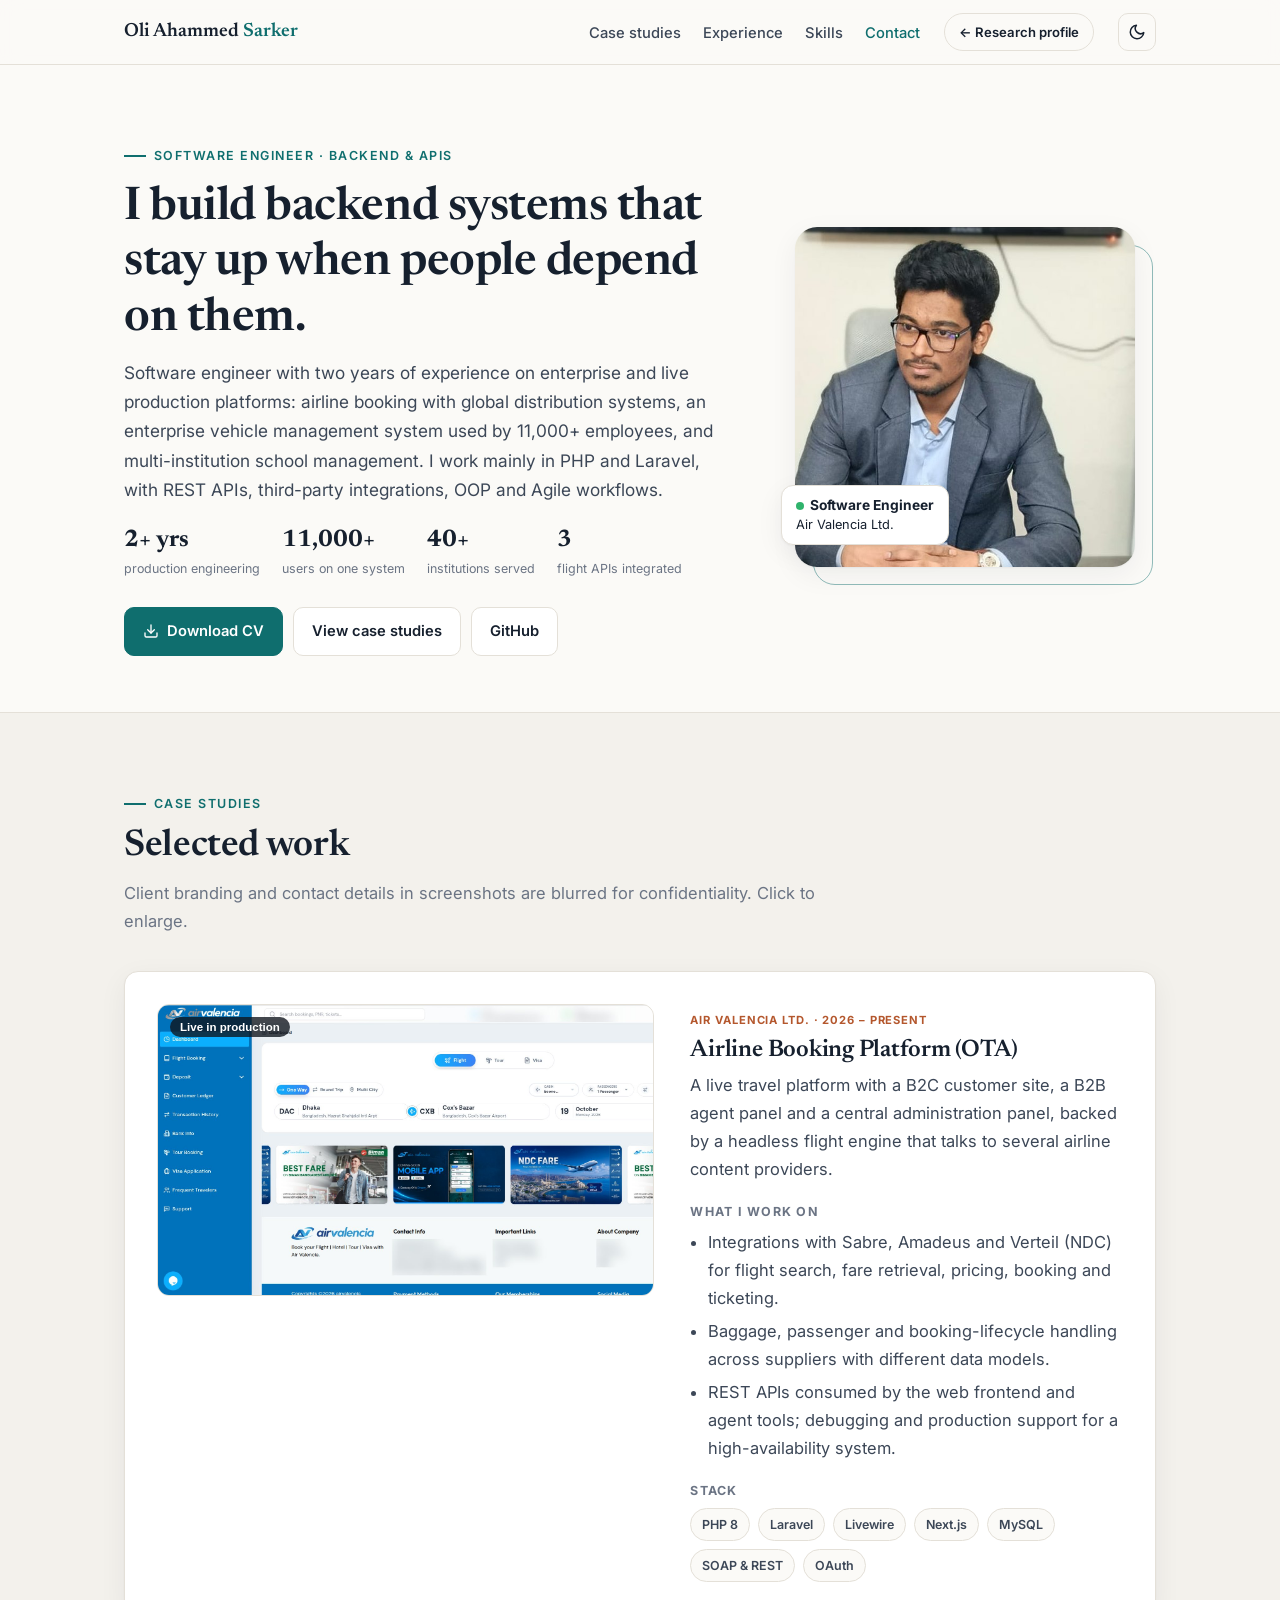
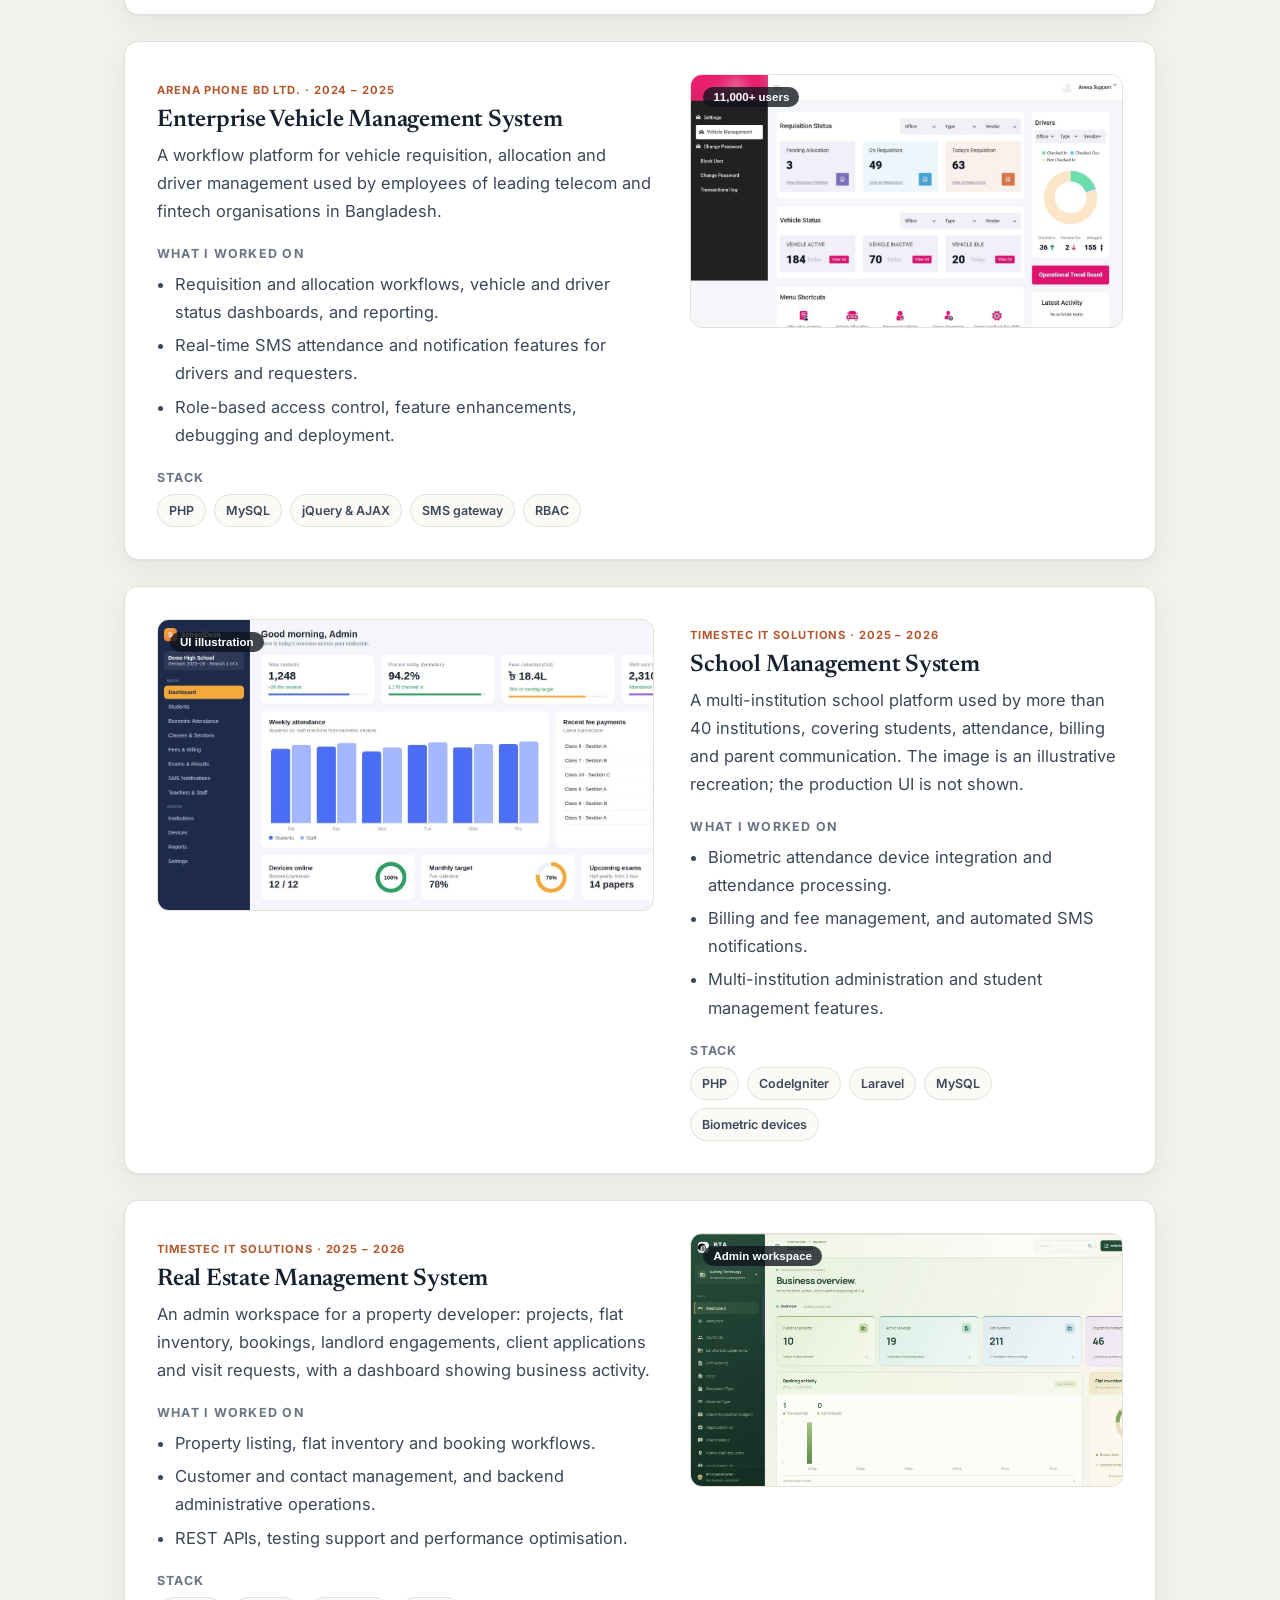
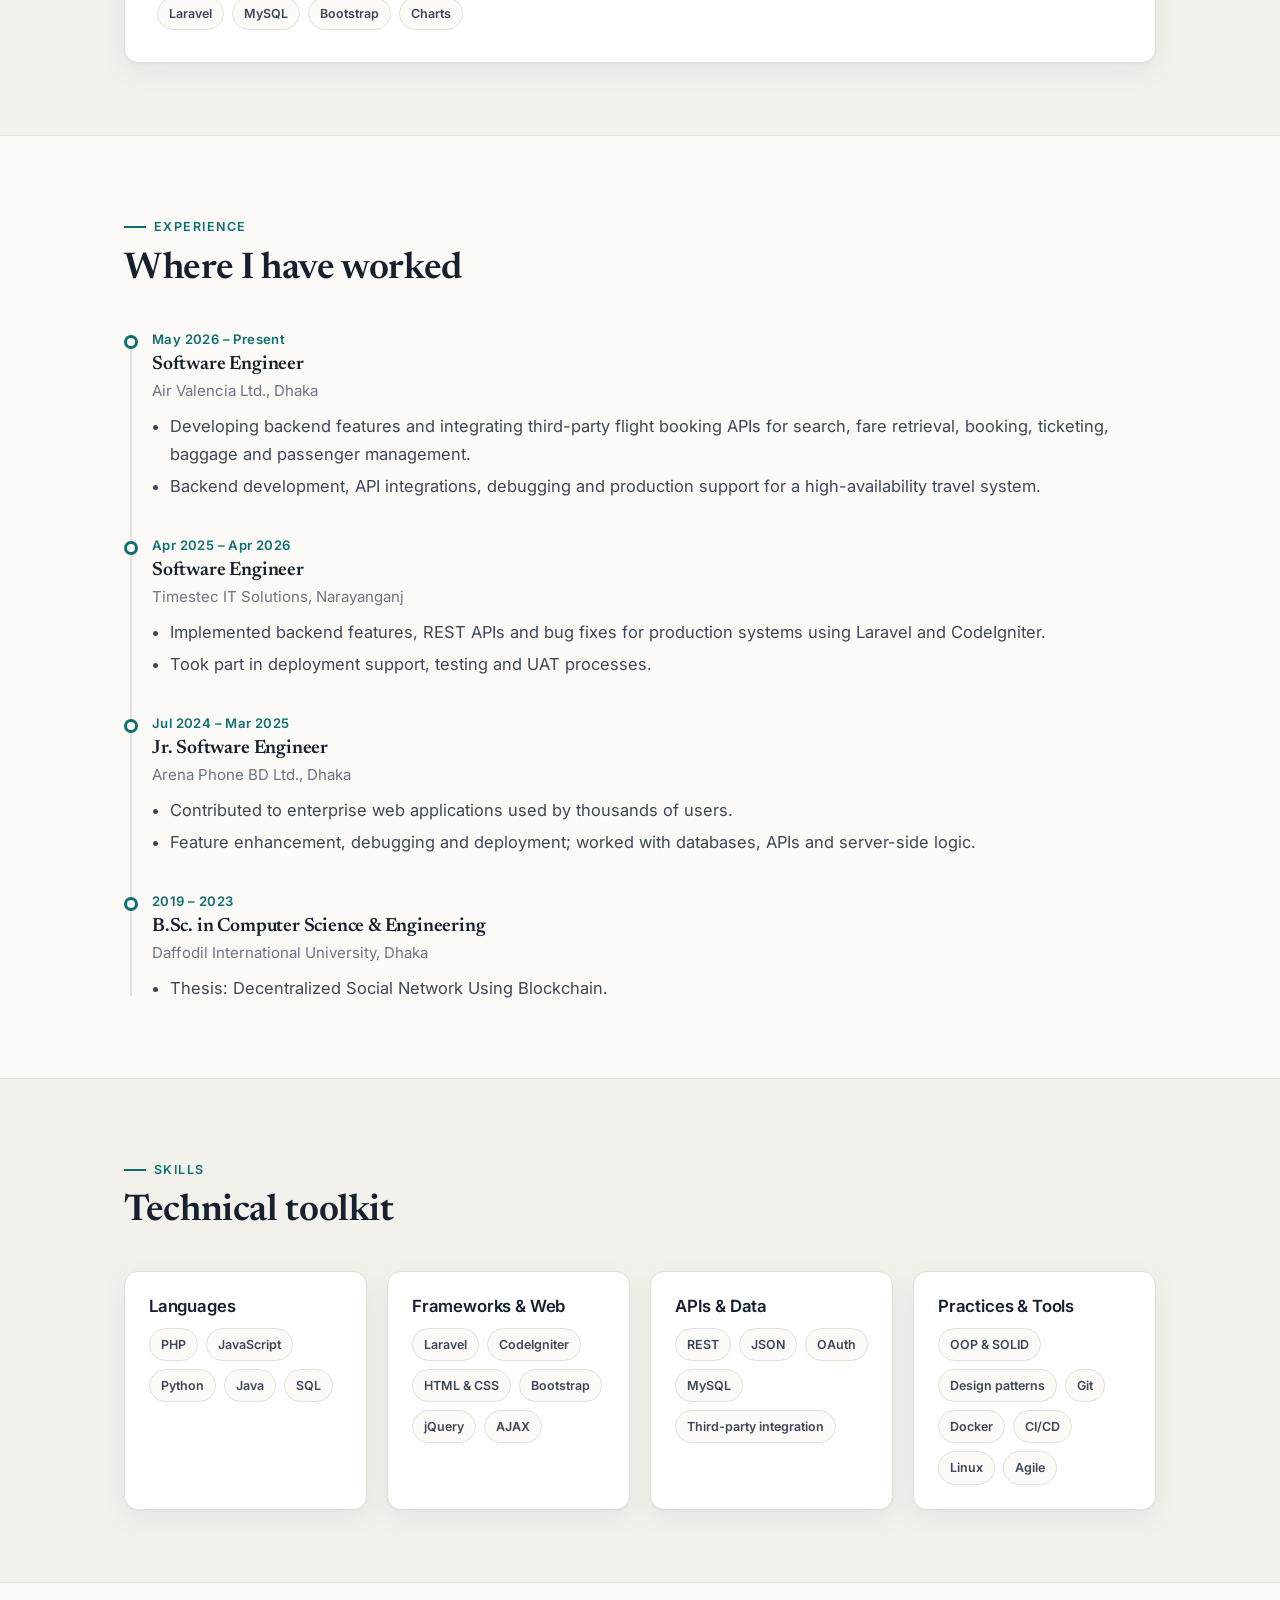
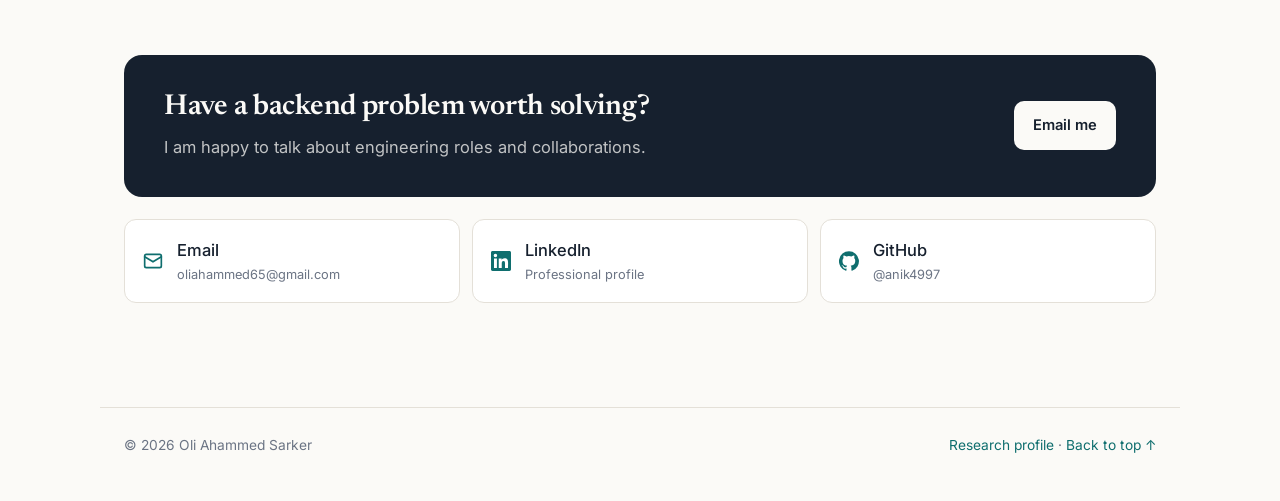
==== engineering/index.html @ b35e5311 "Redesign portfolio as academic + engineering site - Academic homepage: research interests, publicati" ====
<!doctype html>
<html lang="en">
<head>
  <meta charset="utf-8">
  <meta name="viewport" content="width=device-width, initial-scale=1">
  <title>Oli Ahammed Sarker &middot; Engineering</title>
  <meta name="description" content="Engineering portfolio of Oli Ahammed Sarker: backend and API engineer with production experience in airline booking, enterprise vehicle management, school and real estate management systems.">
  <meta name="author" content="Oli Ahammed Sarker">
  <meta property="og:title" content="Oli Ahammed Sarker | Software Engineer">
  <meta property="og:description" content="Backend & API engineering for live, high-availability systems: PHP, Laravel, REST, third-party integrations.">
  <meta property="og:type" content="profile">
  <meta property="og:image" content="https://anik4997.github.io/portfolio/assets/img/ota.jpg">
  <link rel="icon" href="data:image/svg+xml,<svg xmlns='http://www.w3.org/2000/svg' viewBox='0 0 64 64'><rect width='64' height='64' rx='14' fill='%230f6e6e'/><text x='32' y='43' font-family='Georgia,serif' font-size='30' font-weight='700' fill='white' text-anchor='middle'>OS</text></svg>">
  <link rel="preconnect" href="https://fonts.googleapis.com">
  <link rel="preconnect" href="https://fonts.gstatic.com" crossorigin>
  <link href="https://fonts.googleapis.com/css2?family=Inter:wght@400;500;600;700&family=Newsreader:ital,opsz,wght@0,6..72,500;0,6..72,600;1,6..72,400;1,6..72,500&display=swap" rel="stylesheet">
  <link rel="stylesheet" href="../assets/css/style.css">
  <script>try{var t=localStorage.getItem('theme');if(t==='light'||t==='dark')document.documentElement.setAttribute('data-theme',t);}catch(e){}</script>
</head>
<body>
<a class="skip" href="#main">Skip to content</a>

<header class="nav">
  <div class="wrap">
    <a class="brand" href="#top">Oli Ahammed <span>Sarker</span></a>
    <ul class="nav-links">
      <li><a href="#work">Case studies</a></li>
      <li><a href="#experience">Experience</a></li>
      <li><a href="#skills">Skills</a></li>
      <li><a href="#contact">Contact</a></li>
    </ul>
    <a class="nav-switch" href="../">&larr; Research profile</a>
    <button class="icon-btn" id="theme-toggle" aria-label="Toggle dark mode">
      <svg width="18" height="18" viewBox="0 0 24 24" fill="none" stroke="currentColor" stroke-width="2" stroke-linecap="round" stroke-linejoin="round"><path d="M21 12.8A9 9 0 1 1 11.2 3a7 7 0 0 0 9.8 9.8z"/></svg>
    </button>
    <button class="icon-btn menu-btn" id="menu-btn" aria-label="Open menu" aria-expanded="false">
      <svg width="18" height="18" viewBox="0 0 24 24" fill="none" stroke="currentColor" stroke-width="2" stroke-linecap="round"><path d="M4 7h16M4 12h16M4 17h16"/></svg>
    </button>
  </div>
</header>

<main id="main">

<section class="hero" id="top">
  <div class="wrap">
    <div>
      <span class="eyebrow">Software Engineer &middot; Backend &amp; APIs</span>
      <h1 class="statement">I build backend systems that stay up when people depend on them.</h1>
      <p class="lede">
        Software engineer with two years of experience on enterprise and live production platforms:
        airline booking with global distribution systems, an enterprise vehicle management system used by
        11,000+ employees, and multi-institution school management. I work mainly in PHP and Laravel, with
        REST APIs, third-party integrations, OOP and Agile workflows.
      </p>
      <div class="stat-row" style="margin-top:22px">
        <div class="stat"><b>2+ yrs</b><span>production engineering</span></div>
        <div class="stat"><b>11,000+</b><span>users on one system</span></div>
        <div class="stat"><b>40+</b><span>institutions served</span></div>
        <div class="stat"><b>3</b><span>flight APIs integrated</span></div>
      </div>
      <div class="btn-row">
        <a class="btn primary" href="../cv/Oli_Ahammed_Sarker_CV_Industry.pdf" target="_blank" rel="noopener">
          <svg viewBox="0 0 24 24" fill="none" stroke="currentColor" stroke-width="2" stroke-linecap="round" stroke-linejoin="round"><path d="M21 15v4a2 2 0 0 1-2 2H5a2 2 0 0 1-2-2v-4"/><path d="M7 10l5 5 5-5"/><path d="M12 15V3"/></svg>
          Download CV
        </a>
        <a class="btn" href="#work">View case studies</a>
        <a class="btn" href="https://github.com/anik4997" target="_blank" rel="noopener">GitHub</a>
      </div>
    </div>
    <div class="portrait">
      <img src="../assets/img/profile.jpg" alt="Portrait of Oli Ahammed Sarker" width="640" height="640">
      <div class="status"><b><i></i>Software Engineer</b>Air Valencia Ltd.</div>
    </div>
  </div>
</section>

<!-- ================= CASE STUDIES ================= -->
<section class="alt" id="work">
  <div class="wrap">
    <div class="sec-head reveal">
      <span class="eyebrow">Case studies</span>
      <h2>Selected work</h2>
      <p>Client branding and contact details in screenshots are blurred for confidentiality. Click to enlarge.</p>
    </div>

    <article class="card case reveal">
      <div class="case-media">
        <button class="shot" data-zoom><img src="../assets/img/ota.jpg" alt="Airline booking platform: agent dashboard with flight search" loading="lazy"><span class="badge">Live in production</span></button>
      </div>
      <div>
        <span class="pub-tag">Air Valencia Ltd. &middot; 2026 &ndash; present</span>
        <h3>Airline Booking Platform (OTA)</h3>
        <p>A live travel platform with a B2C customer site, a B2B agent panel and a central administration panel,
          backed by a headless flight engine that talks to several airline content providers.</p>
        <h4>What I work on</h4>
        <ul>
          <li>Integrations with Sabre, Amadeus and Verteil (NDC) for flight search, fare retrieval, pricing, booking and ticketing.</li>
          <li>Baggage, passenger and booking-lifecycle handling across suppliers with different data models.</li>
          <li>REST APIs consumed by the web frontend and agent tools; debugging and production support for a high-availability system.</li>
        </ul>
        <h4>Stack</h4>
        <div class="chips"><span class="chip">PHP 8</span><span class="chip">Laravel</span><span class="chip">Livewire</span><span class="chip">Next.js</span><span class="chip">MySQL</span><span class="chip">SOAP &amp; REST</span><span class="chip">OAuth</span></div>
      </div>
    </article>

    <article class="card case flip reveal">
      <div class="case-media">
        <button class="shot" data-zoom><img src="../assets/img/vms.jpg" alt="Vehicle management system: requisition, vehicle and driver dashboard" loading="lazy"><span class="badge">11,000+ users</span></button>
      </div>
      <div>
        <span class="pub-tag">Arena Phone BD Ltd. &middot; 2024 &ndash; 2025</span>
        <h3>Enterprise Vehicle Management System</h3>
        <p>A workflow platform for vehicle requisition, allocation and driver management used by employees of
          leading telecom and fintech organisations in Bangladesh.</p>
        <h4>What I worked on</h4>
        <ul>
          <li>Requisition and allocation workflows, vehicle and driver status dashboards, and reporting.</li>
          <li>Real-time SMS attendance and notification features for drivers and requesters.</li>
          <li>Role-based access control, feature enhancements, debugging and deployment.</li>
        </ul>
        <h4>Stack</h4>
        <div class="chips"><span class="chip">PHP</span><span class="chip">MySQL</span><span class="chip">jQuery &amp; AJAX</span><span class="chip">SMS gateway</span><span class="chip">RBAC</span></div>
      </div>
    </article>

    <article class="card case reveal">
      <div class="case-media">
        <button class="shot" data-zoom><img src="../assets/img/school.jpg" alt="School management system: illustrative dashboard" loading="lazy"><span class="badge">UI illustration</span></button>
      </div>
      <div>
        <span class="pub-tag">Timestec IT Solutions &middot; 2025 &ndash; 2026</span>
        <h3>School Management System</h3>
        <p>A multi-institution school platform used by more than 40 institutions, covering students, attendance,
          billing and parent communication. The image is an illustrative recreation; the production UI is not shown.</p>
        <h4>What I worked on</h4>
        <ul>
          <li>Biometric attendance device integration and attendance processing.</li>
          <li>Billing and fee management, and automated SMS notifications.</li>
          <li>Multi-institution administration and student management features.</li>
        </ul>
        <h4>Stack</h4>
        <div class="chips"><span class="chip">PHP</span><span class="chip">CodeIgniter</span><span class="chip">Laravel</span><span class="chip">MySQL</span><span class="chip">Biometric devices</span></div>
      </div>
    </article>

    <article class="card case flip reveal">
      <div class="case-media">
        <button class="shot" data-zoom><img src="../assets/img/real-estate.jpg" alt="Real estate management system: business overview dashboard" loading="lazy"><span class="badge">Admin workspace</span></button>
      </div>
      <div>
        <span class="pub-tag">Timestec IT Solutions &middot; 2025 &ndash; 2026</span>
        <h3>Real Estate Management System</h3>
        <p>An admin workspace for a property developer: projects, flat inventory, bookings, landlord
          engagements, client applications and visit requests, with a dashboard showing business activity.</p>
        <h4>What I worked on</h4>
        <ul>
          <li>Property listing, flat inventory and booking workflows.</li>
          <li>Customer and contact management, and backend administrative operations.</li>
          <li>REST APIs, testing support and performance optimisation.</li>
        </ul>
        <h4>Stack</h4>
        <div class="chips"><span class="chip">Laravel</span><span class="chip">MySQL</span><span class="chip">Bootstrap</span><span class="chip">Charts</span></div>
      </div>
    </article>
  </div>
</section>

<!-- ================= EXPERIENCE ================= -->
<section id="experience">
  <div class="wrap">
    <div class="sec-head reveal">
      <span class="eyebrow">Experience</span>
      <h2>Where I have worked</h2>
    </div>
    <div class="timeline">
      <div class="tl reveal">
        <div class="tl-when">May 2026 &ndash; Present</div>
        <h3>Software Engineer</h3>
        <div class="at">Air Valencia Ltd., Dhaka</div>
        <ul>
          <li>Developing backend features and integrating third-party flight booking APIs for search, fare retrieval, booking, ticketing, baggage and passenger management.</li>
          <li>Backend development, API integrations, debugging and production support for a high-availability travel system.</li>
        </ul>
      </div>
      <div class="tl reveal">
        <div class="tl-when">Apr 2025 &ndash; Apr 2026</div>
        <h3>Software Engineer</h3>
        <div class="at">Timestec IT Solutions, Narayanganj</div>
        <ul>
          <li>Implemented backend features, REST APIs and bug fixes for production systems using Laravel and CodeIgniter.</li>
          <li>Took part in deployment support, testing and UAT processes.</li>
        </ul>
      </div>
      <div class="tl reveal">
        <div class="tl-when">Jul 2024 &ndash; Mar 2025</div>
        <h3>Jr. Software Engineer</h3>
        <div class="at">Arena Phone BD Ltd., Dhaka</div>
        <ul>
          <li>Contributed to enterprise web applications used by thousands of users.</li>
          <li>Feature enhancement, debugging and deployment; worked with databases, APIs and server-side logic.</li>
        </ul>
      </div>
      <div class="tl reveal">
        <div class="tl-when">2019 &ndash; 2023</div>
        <h3>B.Sc. in Computer Science &amp; Engineering</h3>
        <div class="at">Daffodil International University, Dhaka</div>
        <ul>
          <li>Thesis: Decentralized Social Network Using Blockchain.</li>
        </ul>
      </div>
    </div>
  </div>
</section>

<!-- ================= SKILLS ================= -->
<section class="alt" id="skills">
  <div class="wrap">
    <div class="sec-head reveal">
      <span class="eyebrow">Skills</span>
      <h2>Technical toolkit</h2>
    </div>
    <div class="grid g4">
      <div class="card skill-group reveal">
        <h3>Languages</h3>
        <div class="chips"><span class="chip">PHP</span><span class="chip">JavaScript</span><span class="chip">Python</span><span class="chip">Java</span><span class="chip">SQL</span></div>
      </div>
      <div class="card skill-group reveal">
        <h3>Frameworks &amp; Web</h3>
        <div class="chips"><span class="chip">Laravel</span><span class="chip">CodeIgniter</span><span class="chip">HTML &amp; CSS</span><span class="chip">Bootstrap</span><span class="chip">jQuery</span><span class="chip">AJAX</span></div>
      </div>
      <div class="card skill-group reveal">
        <h3>APIs &amp; Data</h3>
        <div class="chips"><span class="chip">REST</span><span class="chip">JSON</span><span class="chip">OAuth</span><span class="chip">MySQL</span><span class="chip">Third-party integration</span></div>
      </div>
      <div class="card skill-group reveal">
        <h3>Practices &amp; Tools</h3>
        <div class="chips"><span class="chip">OOP &amp; SOLID</span><span class="chip">Design patterns</span><span class="chip">Git</span><span class="chip">Docker</span><span class="chip">CI/CD</span><span class="chip">Linux</span><span class="chip">Agile</span></div>
      </div>
    </div>
  </div>
</section>

<!-- ================= CONTACT ================= -->
<section id="contact">
  <div class="wrap">
    <div class="callout reveal">
      <div>
        <h2>Have a backend problem worth solving?</h2>
        <p>I am happy to talk about engineering roles and collaborations.</p>
      </div>
      <a class="btn" href="mailto:oliahammed65@gmail.com">Email me</a>
    </div>
    <ul class="contact-list grid g3" style="margin-top:22px">
      <li><a href="mailto:oliahammed65@gmail.com"><svg viewBox="0 0 24 24" fill="none" stroke="currentColor" stroke-width="2" stroke-linecap="round" stroke-linejoin="round"><rect x="2" y="4" width="20" height="16" rx="2"/><path d="m22 7-10 6L2 7"/></svg><span>Email<small>oliahammed65@gmail.com</small></span></a></li>
      <li><a href="https://www.linkedin.com/in/oli-ahammed-sarker-510847172/" target="_blank" rel="noopener"><svg viewBox="0 0 24 24" fill="currentColor"><path d="M20.4 20.5h-3.6v-5.6c0-1.3 0-3-1.8-3s-2.1 1.4-2.1 2.9v5.7H9.3V9h3.4v1.6h.1c.5-.9 1.6-1.8 3.4-1.8 3.6 0 4.3 2.4 4.3 5.5zM5.3 7.4a2.1 2.1 0 1 1 0-4.2 2.1 2.1 0 0 1 0 4.2zM7.1 20.5H3.6V9h3.5zM22.2 0H1.8C.8 0 0 .8 0 1.7v20.6c0 .9.8 1.7 1.8 1.7h20.4c1 0 1.8-.8 1.8-1.7V1.7C24 .8 23.2 0 22.2 0z"/></svg><span>LinkedIn<small>Professional profile</small></span></a></li>
      <li><a href="https://github.com/anik4997" target="_blank" rel="noopener"><svg viewBox="0 0 24 24" fill="currentColor"><path d="M12 .3a12 12 0 0 0-3.8 23.4c.6.1.8-.3.8-.6v-2c-3.3.7-4-1.6-4-1.6-.6-1.4-1.4-1.8-1.4-1.8-1-.7.1-.7.1-.7 1.2.1 1.8 1.2 1.8 1.2 1 1.8 2.8 1.3 3.5 1 0-.8.4-1.3.7-1.6-2.7-.3-5.5-1.3-5.5-6 0-1.2.5-2.3 1.3-3.1-.2-.4-.6-1.6 0-3.2 0 0 1-.3 3.4 1.2a11.5 11.5 0 0 1 6 0c2.3-1.5 3.3-1.2 3.3-1.2.6 1.6.2 2.8 0 3.2.9.8 1.3 1.9 1.3 3.2 0 4.6-2.8 5.6-5.5 5.9.5.4.9 1.1.9 2.2v3.3c0 .3.1.7.8.6A12 12 0 0 0 12 .3"/></svg><span>GitHub<small>@anik4997</small></span></a></li>
    </ul>
  </div>
</section>

</main>

<footer>
  <div class="wrap">
    <span>&copy; <span id="year">2026</span> Oli Ahammed Sarker</span>
    <span><a href="../">Research profile</a> &middot; <a href="#top">Back to top &uarr;</a></span>
  </div>
</footer>

<figure class="lightbox" id="lightbox" aria-hidden="true"><img src="" alt=""><figcaption></figcaption></figure>
<script src="../assets/js/main.js"></script>
</body>
</html>
---- assets/css/style.css ----
/* ==========================================================
   Oli Ahammed Sarker — academic & engineering portfolio
   ========================================================== */

:root {
  --bg: #fbfaf7;
  --bg-alt: #f3f1ec;
  --surface: #ffffff;
  --ink: #16202e;
  --ink-soft: #3c4757;
  --muted: #6b7484;
  --line: #e4e0d8;
  --accent: #0f6e6e;
  --accent-soft: #e2f0ee;
  --accent-ink: #0b5252;
  --warm: #b4572d;
  --shadow: 0 1px 2px rgba(22, 32, 46, .04), 0 8px 28px rgba(22, 32, 46, .06);
  --radius: 14px;
  --serif: "Newsreader", Georgia, "Times New Roman", serif;
  --sans: "Inter", system-ui, -apple-system, "Segoe UI", Roboto, sans-serif;
  --max: 1080px;
  color-scheme: light;
}

@media (prefers-color-scheme: dark) {
  :root:not([data-theme="light"]) {
    --bg: #0f141b;
    --bg-alt: #141b24;
    --surface: #17202b;
    --ink: #e9edf2;
    --ink-soft: #c2cad4;
    --muted: #8d97a5;
    --line: #26313e;
    --accent: #4fc1b6;
    --accent-soft: #15302f;
    --accent-ink: #7fd8cf;
    --warm: #e3895c;
    --shadow: 0 1px 2px rgba(0, 0, 0, .3), 0 10px 30px rgba(0, 0, 0, .25);
    color-scheme: dark;
  }
}

:root[data-theme="dark"] {
  --bg: #0f141b;
  --bg-alt: #141b24;
  --surface: #17202b;
  --ink: #e9edf2;
  --ink-soft: #c2cad4;
  --muted: #8d97a5;
  --line: #26313e;
  --accent: #4fc1b6;
  --accent-soft: #15302f;
  --accent-ink: #7fd8cf;
  --warm: #e3895c;
  --shadow: 0 1px 2px rgba(0, 0, 0, .3), 0 10px 30px rgba(0, 0, 0, .25);
  color-scheme: dark;
}

*, *::before, *::after { box-sizing: border-box; }
html { scroll-behavior: smooth; scroll-padding-top: 76px; }
body {
  margin: 0;
  background: var(--bg);
  color: var(--ink);
  font: 400 16.5px/1.7 var(--sans);
  -webkit-font-smoothing: antialiased;
  overflow-x: hidden;
}
img { max-width: 100%; display: block; }
a { color: var(--accent); text-decoration: none; }
a:hover { text-decoration: underline; text-underline-offset: 3px; }
h1, h2, h3 { font-family: var(--serif); font-weight: 600; line-height: 1.2; margin: 0; letter-spacing: -.01em; }
p { margin: 0 0 1em; }
.wrap { max-width: var(--max); margin: 0 auto; padding: 0 24px; }
.skip { position: absolute; left: -999px; }
.skip:focus { left: 16px; top: 12px; background: var(--surface); padding: 8px 12px; z-index: 99; }

/* ---------- nav ---------- */
.nav {
  position: sticky; top: 0; z-index: 50;
  background: color-mix(in srgb, var(--bg) 86%, transparent);
  backdrop-filter: saturate(160%) blur(10px);
  border-bottom: 1px solid var(--line);
}
.nav .wrap { display: flex; align-items: center; gap: 24px; height: 64px; }
.brand { font-family: var(--serif); font-size: 1.2rem; font-weight: 600; color: var(--ink); white-space: nowrap; }
.brand:hover { text-decoration: none; }
.brand span { color: var(--accent); }
.nav-links { display: flex; gap: 22px; margin-left: auto; list-style: none; padding: 0; margin-top: 0; margin-bottom: 0; }
.nav-links a { color: var(--ink-soft); font-size: .92rem; font-weight: 500; }
.nav-links a:hover, .nav-links a.active { color: var(--accent); text-decoration: none; }
.nav-switch {
  font-size: .82rem; font-weight: 600; padding: 7px 14px; border-radius: 999px;
  border: 1px solid var(--line); color: var(--ink); white-space: nowrap;
}
.nav-switch:hover { border-color: var(--accent); color: var(--accent); text-decoration: none; }
.icon-btn {
  width: 38px; height: 38px; border-radius: 10px; border: 1px solid var(--line);
  background: transparent; color: var(--ink); cursor: pointer; display: grid; place-items: center;
}
.icon-btn:hover { border-color: var(--accent); color: var(--accent); }
.menu-btn { display: none; }

/* ---------- hero ---------- */
.hero { padding: 72px 0 56px; }
.hero .wrap { display: grid; grid-template-columns: 1.55fr 1fr; gap: 56px; align-items: center; }
.eyebrow {
  display: inline-flex; align-items: center; gap: 8px;
  font-size: .78rem; font-weight: 600; letter-spacing: .12em; text-transform: uppercase; color: var(--accent);
}
.eyebrow::before { content: ""; width: 22px; height: 2px; background: currentColor; }
.hero h1 { font-size: clamp(2.4rem, 5.2vw, 3.6rem); margin: 14px 0 10px; }
.hero .role { font-family: var(--serif); font-style: italic; font-size: 1.35rem; color: var(--ink-soft); margin-bottom: 18px; }
.hero h1.statement { font-size: clamp(2rem, 4.2vw, 2.9rem); }
.hero .lede { font-size: 1.08rem; color: var(--ink-soft); max-width: 60ch; }
.btn-row { display: flex; flex-wrap: wrap; gap: 10px; margin-top: 26px; }
.btn {
  display: inline-flex; align-items: center; gap: 8px; padding: 11px 18px; border-radius: 10px;
  font-weight: 600; font-size: .92rem; border: 1px solid var(--line); color: var(--ink); background: var(--surface);
  transition: transform .15s ease, border-color .15s ease;
}
.btn:hover { text-decoration: none; border-color: var(--accent); transform: translateY(-1px); }
.btn.primary { background: var(--accent); border-color: var(--accent); color: #fff; }
:root[data-theme="dark"] .btn.primary { color: #0f141b; }
@media (prefers-color-scheme: dark) { :root:not([data-theme="light"]) .btn.primary { color: #0f141b; } }
.btn svg { width: 16px; height: 16px; }
.social { display: flex; gap: 16px; margin-top: 22px; flex-wrap: wrap; }
.social a { color: var(--muted); font-size: .9rem; font-weight: 500; display: inline-flex; align-items: center; gap: 6px; }
.social a:hover { color: var(--accent); }
.social svg { width: 17px; height: 17px; }

.portrait { position: relative; justify-self: center; width: min(340px, 100%); }
.portrait img { width: 100%; height: auto; border-radius: 22px; aspect-ratio: 1; object-fit: cover; box-shadow: var(--shadow); }
.portrait::before {
  content: ""; position: absolute; inset: 18px -18px -18px 18px; border-radius: 22px;
  border: 1.5px solid var(--accent); opacity: .45; z-index: -1;
}
.status {
  position: absolute; left: -14px; bottom: 22px; background: var(--surface); border: 1px solid var(--line);
  border-radius: 12px; padding: 10px 14px; font-size: .8rem; box-shadow: var(--shadow); line-height: 1.4;
}
.status b { display: block; font-size: .86rem; }
.status i { display: inline-block; width: 8px; height: 8px; border-radius: 50%; background: #2fb36c; margin-right: 6px; }

/* ---------- sections ---------- */
section { padding: 72px 0; }
section.alt { background: var(--bg-alt); border-top: 1px solid var(--line); border-bottom: 1px solid var(--line); }
.sec-head { margin-bottom: 36px; max-width: 70ch; }
.sec-head h2 { font-size: clamp(1.8rem, 3.4vw, 2.3rem); margin-top: 10px; }
.sec-head p { color: var(--muted); margin-top: 10px; }

.grid { display: grid; gap: 20px; }
.g2 { grid-template-columns: repeat(2, 1fr); }
.g3 { grid-template-columns: repeat(3, 1fr); }
.g4 { grid-template-columns: repeat(4, 1fr); }

.card {
  background: var(--surface); border: 1px solid var(--line); border-radius: var(--radius);
  padding: 24px; box-shadow: var(--shadow);
}
.card h3 { font-size: 1.22rem; margin-bottom: 8px; }
.card p:last-child { margin-bottom: 0; }
.card .k { color: var(--muted); font-size: .95rem; }
.ico {
  width: 42px; height: 42px; border-radius: 11px; background: var(--accent-soft); color: var(--accent);
  display: grid; place-items: center; margin-bottom: 14px;
}
.ico svg { width: 21px; height: 21px; }

/* about */
.about { display: grid; grid-template-columns: 1.5fr 1fr; gap: 40px; align-items: start; }
.about p { color: var(--ink-soft); font-size: 1.04rem; }
.facts { list-style: none; padding: 0; margin: 0; }
.facts li { display: flex; justify-content: space-between; gap: 16px; padding: 12px 0; border-bottom: 1px solid var(--line); font-size: .94rem; }
.facts li:last-child { border-bottom: 0; }
.facts span { color: var(--muted); }
.facts b { text-align: right; font-weight: 600; }

/* publications */
.pub { display: grid; grid-template-columns: 74px 1fr; gap: 22px; padding: 28px; }
.pub + .pub { margin-top: 18px; }
.pub-year { font-family: var(--serif); font-size: 1.5rem; color: var(--accent); font-weight: 600; line-height: 1; }
.pub-tag {
  display: inline-block; font-size: .7rem; font-weight: 700; letter-spacing: .08em; text-transform: uppercase;
  color: var(--warm); margin-bottom: 6px;
}
.pub h3 { font-size: 1.25rem; margin-bottom: 6px; }
.pub .authors { font-size: .92rem; color: var(--muted); margin-bottom: 4px; }
.pub .authors b { color: var(--ink); font-weight: 600; }
.pub .venue { font-size: .92rem; font-style: italic; color: var(--ink-soft); margin-bottom: 12px; }
.pub .summary { color: var(--ink-soft); font-size: .98rem; }
.pub .role {
  font-size: .9rem; background: var(--accent-soft); color: var(--accent-ink);
  border-radius: 10px; padding: 10px 14px; margin: 12px 0 14px;
}
.chips { display: flex; flex-wrap: wrap; gap: 8px; }
.chip {
  font-size: .78rem; font-weight: 600; padding: 5px 11px; border-radius: 999px;
  border: 1px solid var(--line); color: var(--ink-soft); background: var(--bg);
}
a.chip:hover { border-color: var(--accent); color: var(--accent); text-decoration: none; }

/* timeline */
.timeline { position: relative; padding-left: 28px; }
.timeline::before { content: ""; position: absolute; left: 6px; top: 6px; bottom: 6px; width: 2px; background: var(--line); }
.tl { position: relative; padding-bottom: 30px; }
.tl:last-child { padding-bottom: 0; }
.tl::before {
  content: ""; position: absolute; left: -28px; top: 7px; width: 14px; height: 14px; border-radius: 50%;
  background: var(--bg); border: 3px solid var(--accent);
}
.tl-when { font-size: .82rem; font-weight: 600; color: var(--accent); letter-spacing: .03em; }
.tl h3 { font-size: 1.2rem; margin: 3px 0 2px; }
.tl .at { color: var(--muted); font-size: .94rem; margin-bottom: 8px; }
.tl ul { margin: 0; padding-left: 18px; color: var(--ink-soft); }
.tl li { margin-bottom: 4px; }

/* projects */
.proj { overflow: hidden; padding: 0; display: flex; flex-direction: column; }
.shot {
  position: relative; aspect-ratio: 16 / 9.4; overflow: hidden; background: var(--bg-alt);
  border-bottom: 1px solid var(--line); cursor: zoom-in; padding: 0; border-top: 0; border-left: 0; border-right: 0; width: 100%;
}
.shot img { width: 100%; height: 100%; object-fit: cover; object-position: top left; transition: transform .5s ease; }
.shot:hover img { transform: scale(1.03); }
.shot .badge {
  position: absolute; top: 12px; left: 12px; background: rgba(15, 20, 27, .78); color: #fff;
  font-size: .72rem; font-weight: 600; padding: 4px 10px; border-radius: 999px;
}
.proj-body { padding: 22px 24px 24px; display: flex; flex-direction: column; flex: 1; }
.proj-body h3 { font-size: 1.25rem; margin-bottom: 4px; }
.proj-body .meta { font-size: .85rem; color: var(--muted); margin-bottom: 10px; }
.proj-body p { color: var(--ink-soft); font-size: .97rem; }
.proj-body .chips { margin-top: auto; padding-top: 6px; }
.stat-row { display: flex; gap: 22px; margin: 4px 0 14px; flex-wrap: wrap; }
.stat b { display: block; font-family: var(--serif); font-size: 1.5rem; color: var(--ink); line-height: 1.1; }
.stat span { font-size: .78rem; color: var(--muted); }

/* case studies (engineering page) */
.case { display: grid; grid-template-columns: 1.15fr 1fr; gap: 36px; align-items: start; padding: 32px; }
.case + .case { margin-top: 26px; }
.case.flip .case-media { order: 2; }
.case-media .shot { border-radius: 12px; border: 1px solid var(--line); }
.case h3 { font-size: 1.5rem; margin-bottom: 6px; }
.case h4 { font-size: .78rem; text-transform: uppercase; letter-spacing: .1em; color: var(--muted); margin: 18px 0 6px; }
.case ul { margin: 0; padding-left: 18px; color: var(--ink-soft); }
.case li { margin-bottom: 5px; }
.case p { color: var(--ink-soft); }

/* skills */
.skill-group h3 { font-size: 1.05rem; margin-bottom: 12px; font-family: var(--sans); font-weight: 600; }

/* goals */
.goal { border-top: 3px solid var(--accent); }
.goal .when { font-size: .78rem; font-weight: 700; letter-spacing: .08em; text-transform: uppercase; color: var(--muted); }
.goal h3 { margin: 6px 0 8px; }

/* callout */
.callout {
  display: grid; grid-template-columns: 1fr auto; gap: 24px; align-items: center;
  background: var(--ink); color: var(--bg); border-radius: 18px; padding: 36px 40px;
}
.callout h2 { font-size: 1.8rem; color: var(--bg); }
.callout p { color: color-mix(in srgb, var(--bg) 75%, transparent); margin: 8px 0 0; }
.callout .btn { background: var(--bg); color: var(--ink); border-color: transparent; }

/* contact */
.contact-list { list-style: none; padding: 0; margin: 0; display: grid; gap: 12px; }
.contact-list a {
  display: flex; align-items: center; gap: 14px; padding: 16px 18px; border-radius: 12px;
  border: 1px solid var(--line); background: var(--surface); color: var(--ink); font-weight: 500;
}
.contact-list a:hover { border-color: var(--accent); text-decoration: none; }
.contact-list small { display: block; color: var(--muted); font-weight: 400; font-size: .8rem; }
.contact-list svg { width: 20px; height: 20px; color: var(--accent); flex: none; }

footer { padding: 32px 0 44px; color: var(--muted); font-size: .86rem; }
footer .wrap { display: flex; justify-content: space-between; gap: 16px; flex-wrap: wrap; border-top: 1px solid var(--line); padding-top: 26px; }

/* lightbox */
.lightbox {
  position: fixed; inset: 0; background: rgba(8, 12, 18, .9); z-index: 100; display: none;
  align-items: center; justify-content: center; padding: 24px; cursor: zoom-out;
}
.lightbox.open { display: flex; }
.lightbox img { max-height: 90vh; border-radius: 10px; box-shadow: 0 20px 60px rgba(0, 0, 0, .5); }
.lightbox figcaption { position: absolute; bottom: 18px; left: 0; right: 0; text-align: center; color: #d9dee5; font-size: .88rem; }

.reveal { opacity: 0; transform: translateY(14px); transition: opacity .6s ease, transform .6s ease; }
.reveal.in { opacity: 1; transform: none; }
@media (prefers-reduced-motion: reduce) {
  .reveal { opacity: 1; transform: none; transition: none; }
  html { scroll-behavior: auto; }
}

.note { font-size: .86rem; color: var(--muted); margin-top: 18px; }

/* ---------- responsive ---------- */
@media (max-width: 980px) {
  .g4 { grid-template-columns: repeat(2, 1fr); }
  .g3 { grid-template-columns: repeat(2, 1fr); }
  .case, .case.flip { grid-template-columns: 1fr; }
  .case.flip .case-media { order: 0; }
}
@media (max-width: 860px) {
  .menu-btn { display: grid; }
  #theme-toggle { margin-left: auto; }
  .nav-links {
    display: none; position: absolute; top: 64px; left: 0; right: 0; flex-direction: column; gap: 0;
    background: var(--bg); border-bottom: 1px solid var(--line); padding: 8px 16px 16px;
  }
  .nav-links.open { display: flex; }
  .nav-links a { display: block; padding: 10px 0; }
  .nav .wrap { gap: 10px; }
  .hero .wrap, .about { grid-template-columns: 1fr; }
  .portrait { order: -1; width: min(260px, 80%); }
}
@media (max-width: 620px) {
  .wrap { padding: 0 16px; }
  section { padding: 56px 0; }
  .hero { padding: 40px 0 36px; }
  .g2, .g3, .g4 { grid-template-columns: 1fr; }
  .pub { grid-template-columns: 1fr; gap: 6px; padding: 22px; }
  .case { padding: 20px; }
  .callout { grid-template-columns: 1fr; padding: 28px 22px; }
  .nav-switch { display: none; }
  .status { left: 8px; }
}
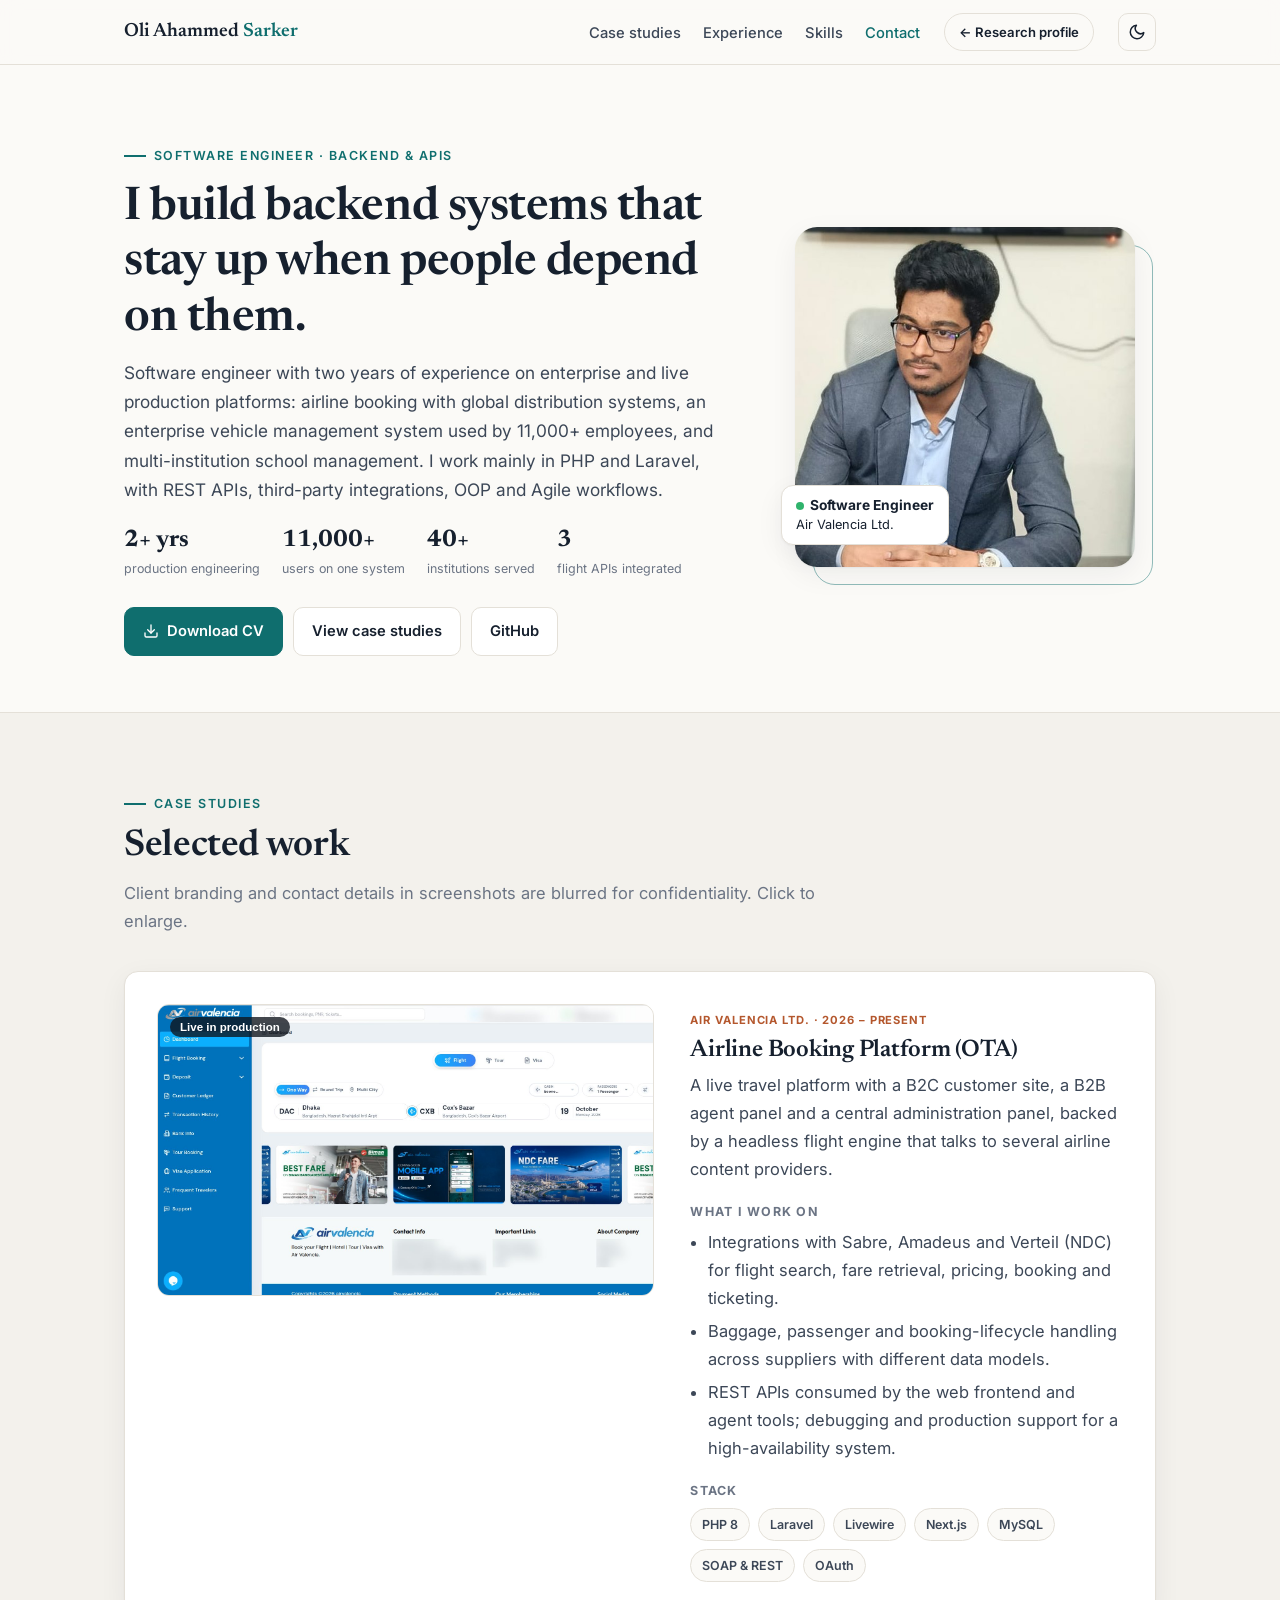
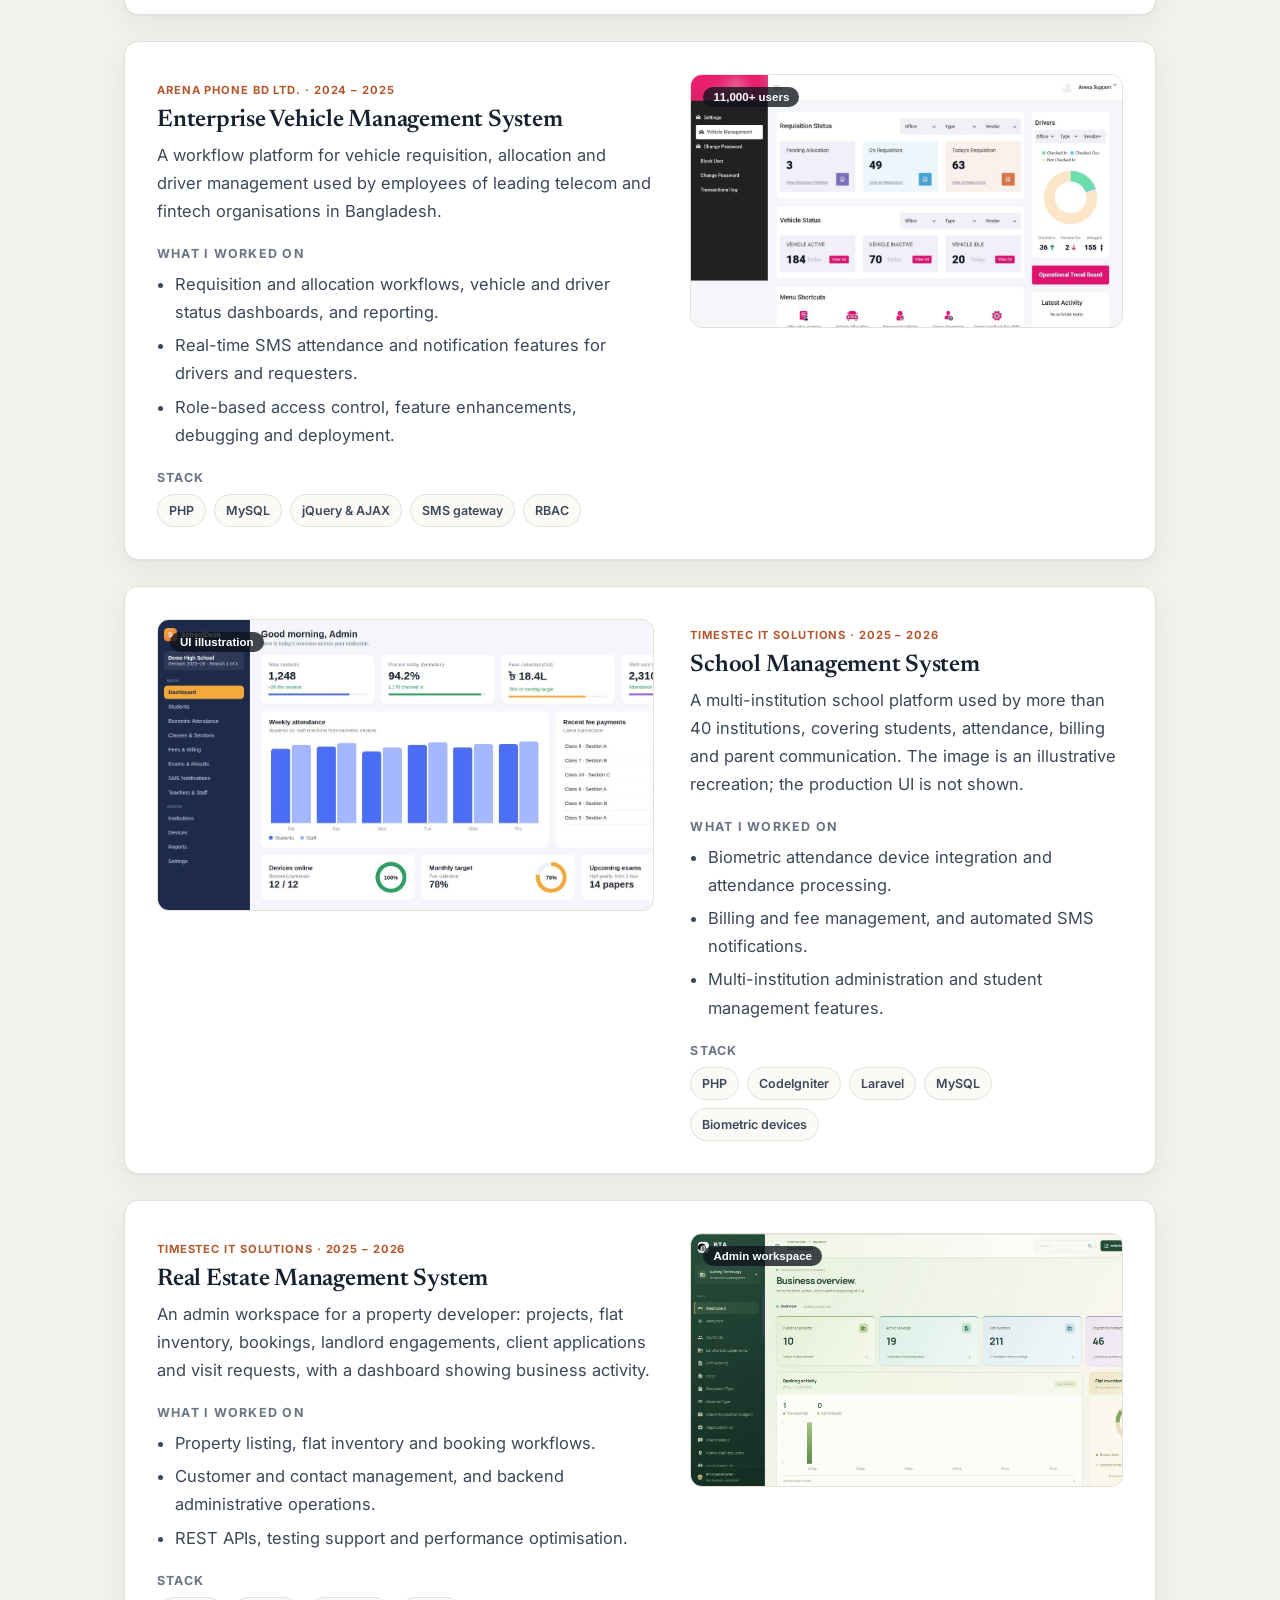
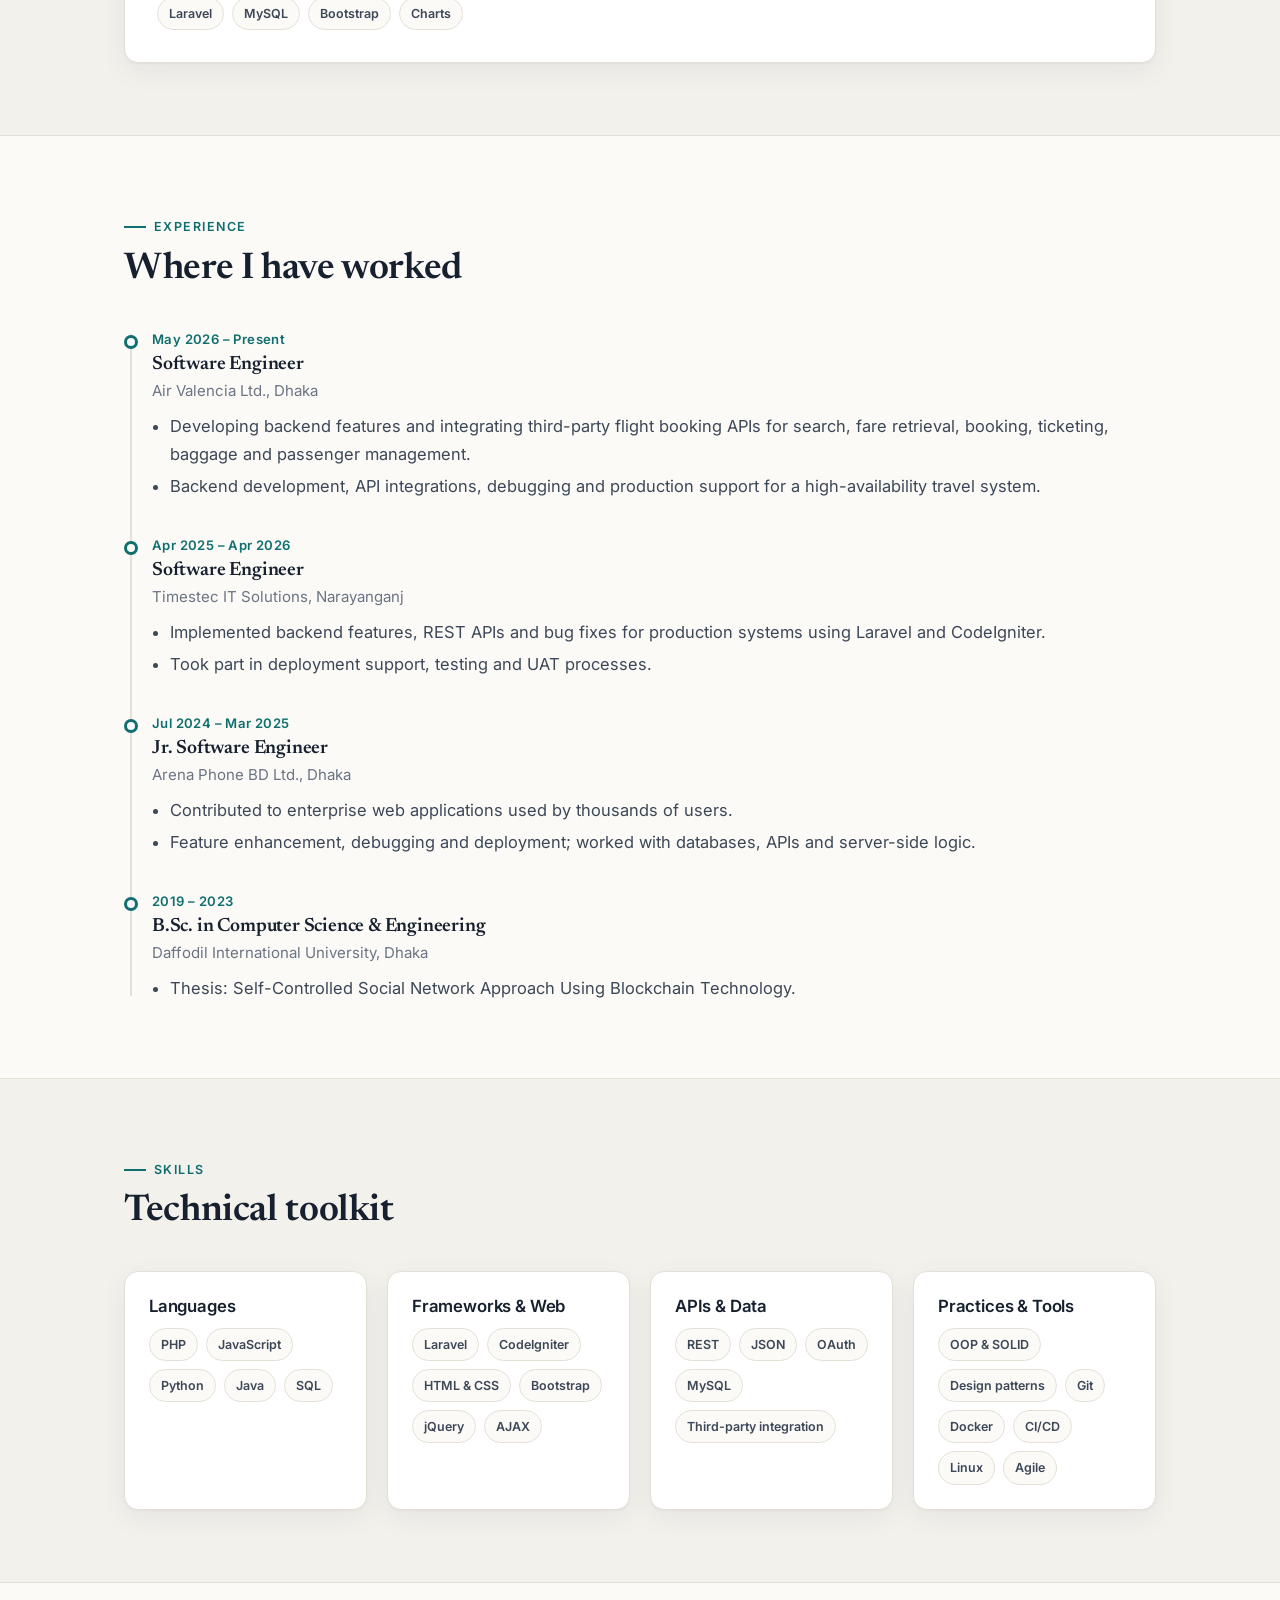
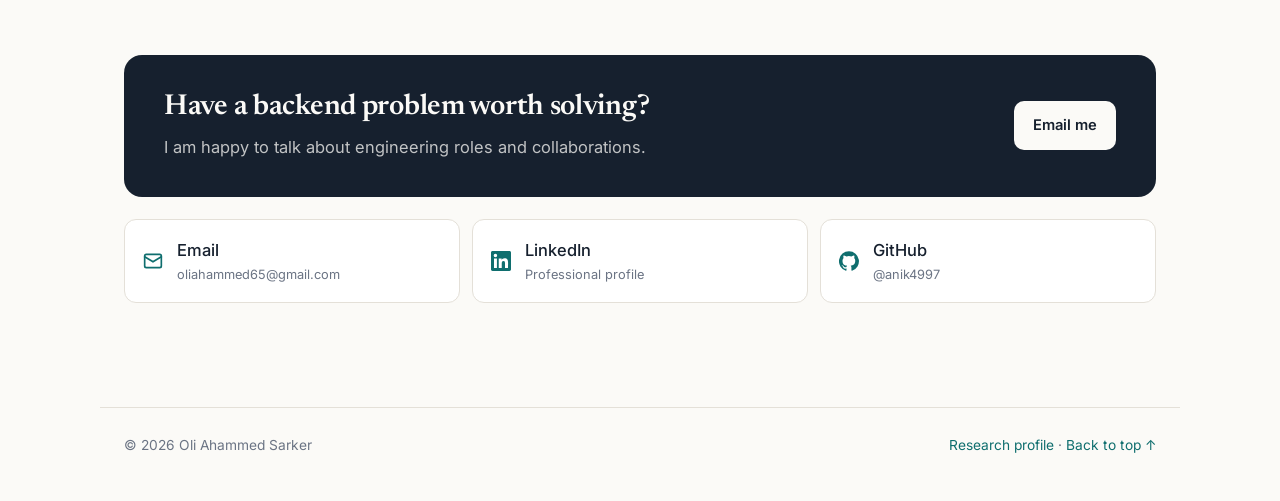
==== commit ca50abb4: "Reframe research profile around applied ML for agriculture and the environment Broaden the academic " ====
--- a/engineering/index.html
+++ b/engineering/index.html
@@ -205,7 +205,7 @@
         <h3>B.Sc. in Computer Science &amp; Engineering</h3>
         <div class="at">Daffodil International University, Dhaka</div>
         <ul>
-          <li>Thesis: Decentralized Social Network Using Blockchain.</li>
+          <li>Thesis: Self-Controlled Social Network Approach Using Blockchain Technology.</li>
         </ul>
       </div>
     </div>
